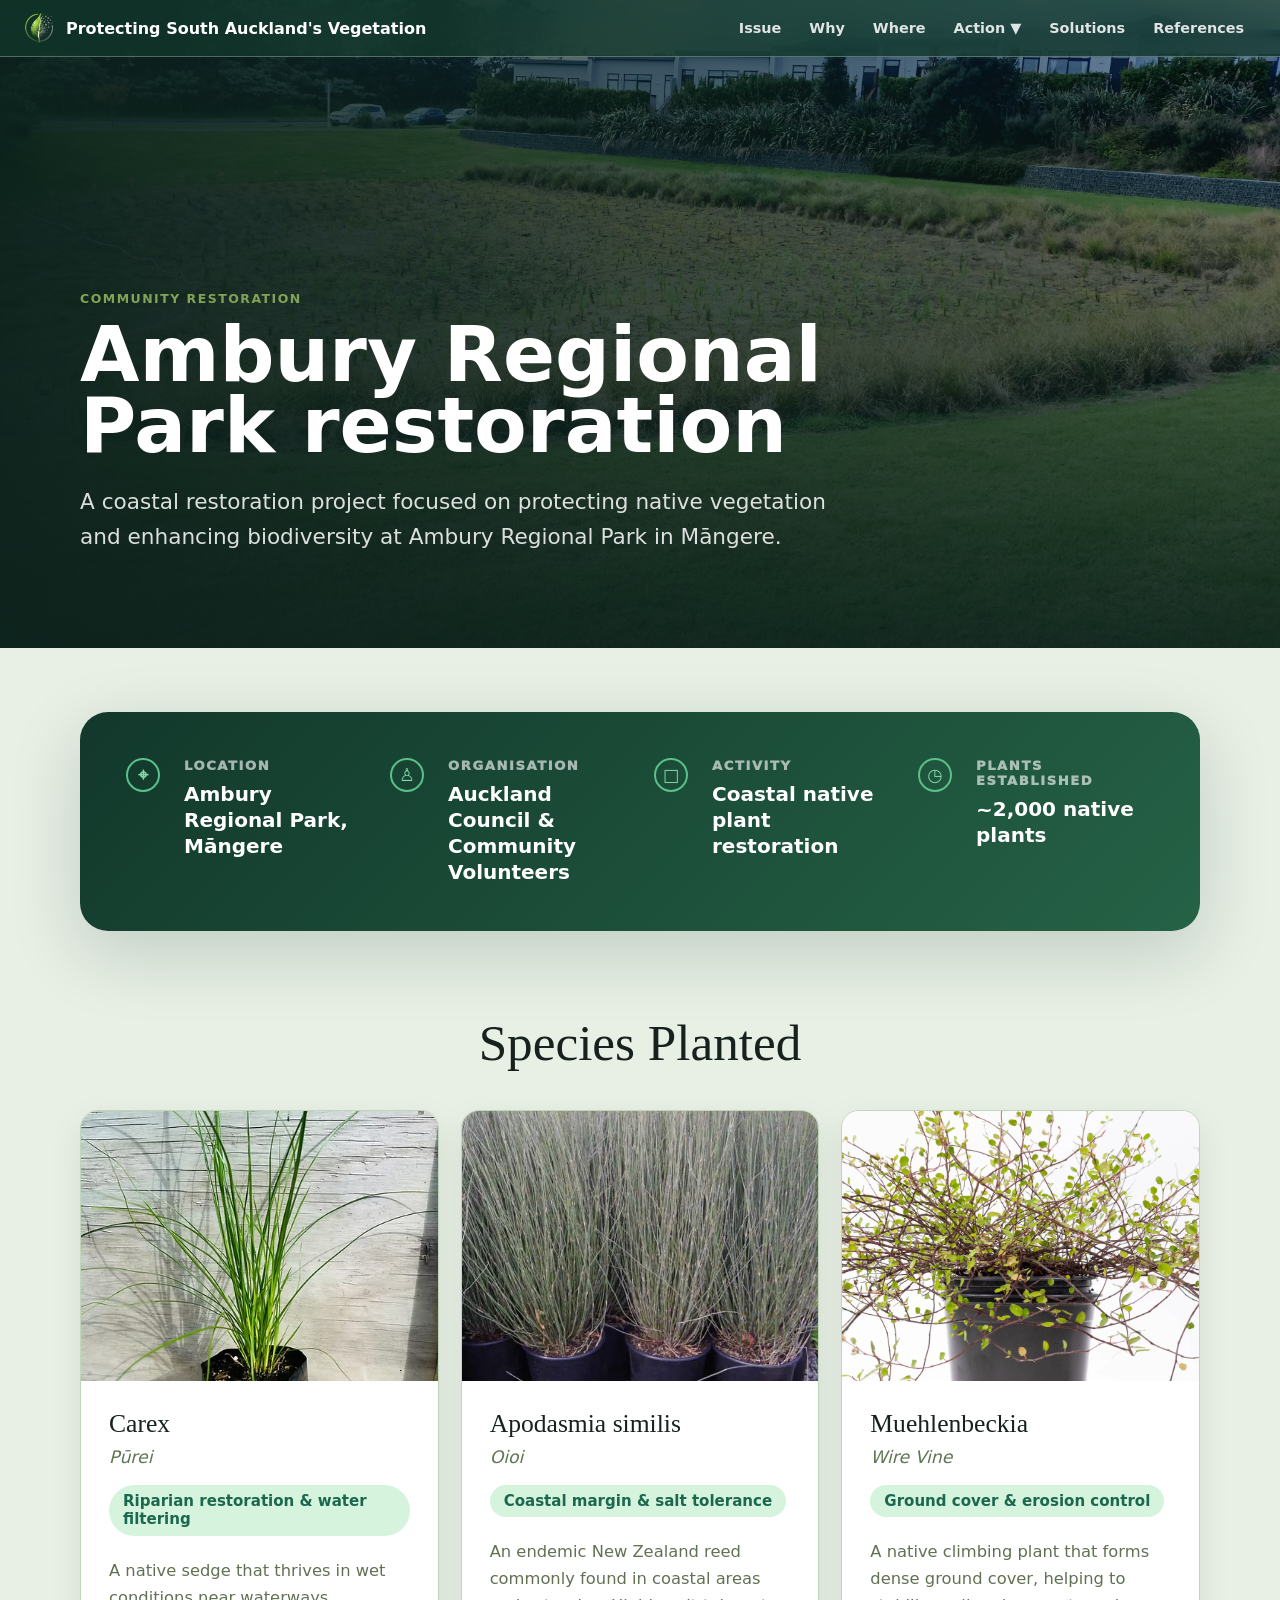
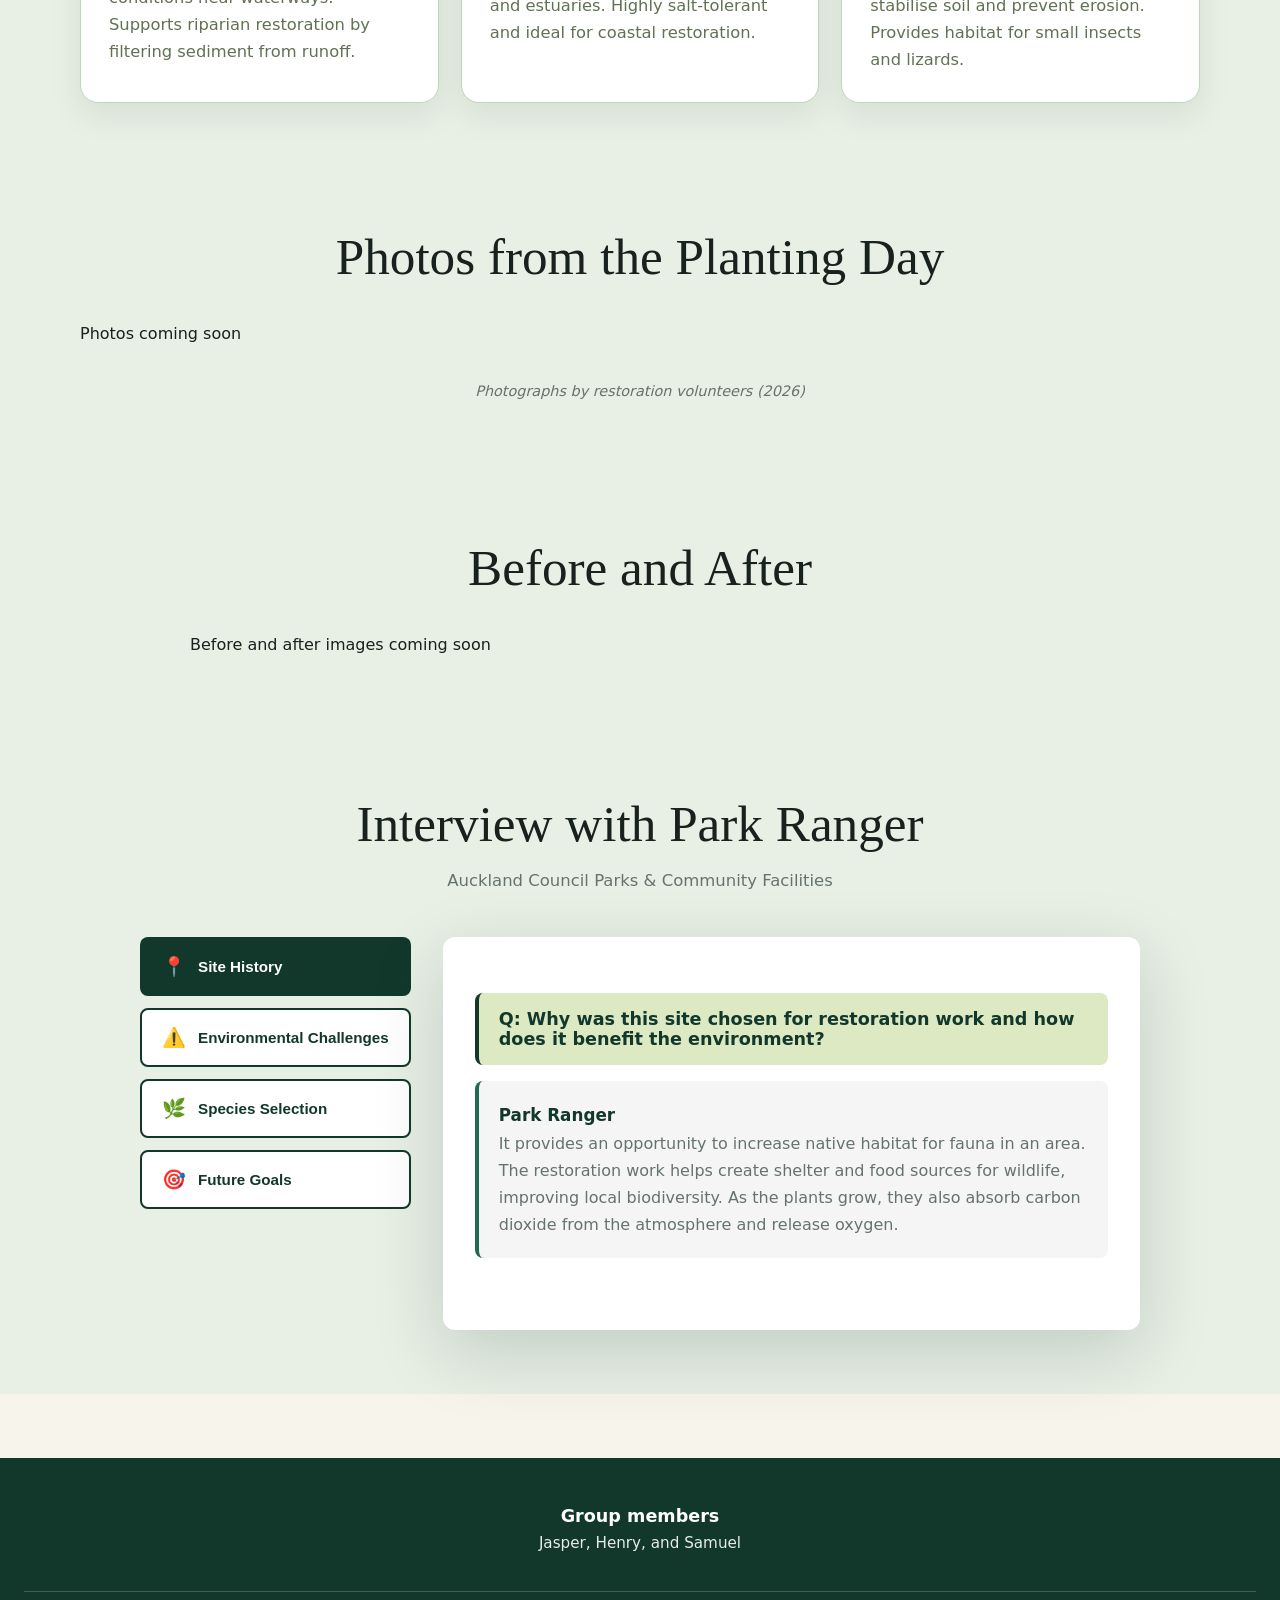
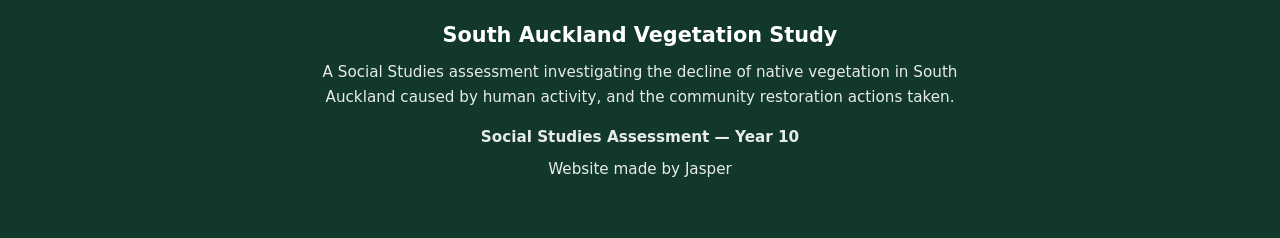
==== ambury-regional-park.html @ b6978d76 "Ambury Regional Park" ====
<!DOCTYPE html>
<html lang="en">

<script async src="https://www.googletagmanager.com/gtag/js?id=G-S7NHVQVQ2V"></script>

  <head>
    <meta charset="UTF-8" />
    <meta name="viewport" content="width=device-width, initial-scale=1.0" />
    <title>Ambury Regional Park | Protecting South Auckland's Vegetation</title>
    <link rel="stylesheet" href="styles.css" />
    <link rel="icon" href="Images/Icon.png" type="image/png" />
  </head>
  <body>
    <main>
      <section class="page-hero restoration-hero">
        <div class="page-hero-media"></div>
        <div class="page-hero-content reveal">
          <p class="kicker">Community restoration</p>
          <h1>Ambury Regional Park restoration</h1>
          <p>
            A coastal restoration project focused on protecting native vegetation
            and enhancing biodiversity at Ambury Regional Park in Māngere.
          </p>
        </div>
      </section>

      <section class="section restoration">
        <div class="planting-summary reveal">
          <article>
            <span class="summary-icon">⌖</span>
            <div>
              <p>Location</p>
              <strong>Ambury Regional Park, Māngere</strong>
            </div>
          </article>
          <article>
            <span class="summary-icon">♙</span>
            <div>
              <p>Organisation</p>
              <strong>Auckland Council & Community Volunteers</strong>
            </div>
          </article>
          <article>
            <span class="summary-icon">□</span>
            <div>
              <p>Activity</p>
              <strong>Coastal native plant restoration</strong>
            </div>
          </article>
          <article>
            <span class="summary-icon">◷</span>
            <div>
              <p>Plants established</p>
              <strong>~2,000 native plants</strong>
            </div>
          </article>
        </div>

        <div class="section-heading centered reveal">
          <h2>Species Planted</h2>
        </div>

        <div class="species-card-grid">
          <article class="species-card reveal">
            <img src="Images/Carex_Secta.avif" alt="Wetland grasses and native plants" />
            <div>
              <h3>Carex</h3>
              <em>Pūrei</em>
              <span>Riparian restoration & water filtering</span>
              <p>
                A native sedge that thrives in wet conditions near waterways.
                Supports riparian restoration by filtering sediment from runoff.
              </p>
            </div>
          </article>
          <article class="species-card reveal">
            <img src="Images/Apodasmia similis.webp" alt="Oioi reed plant" />
            <div>
              <h3>Apodasmia similis</h3>
              <em>Oioi</em>
              <span>Coastal margin & salt tolerance</span>
              <p>
                An endemic New Zealand reed commonly found in coastal areas and
                estuaries. Highly salt-tolerant and ideal for coastal restoration.
              </p>
            </div>
          </article>
          <article class="species-card reveal">
            <img src="Images/Muehlenbeckia" alt="Native climbing plant" />
            <div>
              <h3>Muehlenbeckia</h3>
              <em>Wire Vine</em>
              <span>Ground cover & erosion control</span>
              <p>
                A native climbing plant that forms dense ground cover, helping to
                stabilise soil and prevent erosion. Provides habitat for small
                insects and lizards.
              </p>
            </div>
          </article>
      </section>

      <section class="section restoration">
        <div class="section-heading centered reveal">
          <h2>Photos from the Planting Day</h2>
        </div>

        <div class="photo-gallery">
          <p class="photo-placeholder">Photos coming soon</p>
        </div>
        <p class="photo-credit">Photographs by restoration volunteers (2026)</p>
      </section>

      <section class="section restoration">
        <div class="section-heading centered reveal">
          <h2>Before and After</h2>
        </div>

        <div class="before-after-container reveal">
          <p class="photo-placeholder">Before and after images coming soon</p>
        </div>
      </section>

      <section class="section restoration">
        <div class="section-heading centered reveal">
          <h2>Interview with Park Ranger</h2>
          <p>Auckland Council Parks & Community Facilities</p>
        </div>

        <div class="interview-section reveal">
          <div class="interview-tabs">
            <button class="interview-tab active" data-tab="site-history">
              <span class="interview-tab-icon">📍</span>
              Site History
            </button>
            <button class="interview-tab" data-tab="environmental-challenges">
              <span class="interview-tab-icon">⚠️</span>
              Environmental Challenges
            </button>
            <button class="interview-tab" data-tab="species-selection">
              <span class="interview-tab-icon">🌿</span>
              Species Selection
            </button>
            <button class="interview-tab" data-tab="future-goals">
              <span class="interview-tab-icon">🎯</span>
              Future Goals
            </button>
          </div>

          <div class="interview-content">
            <div class="interview-panel active" id="site-history">
              <div class="qa-item">
                <p class="question">Q: Why was this site chosen for restoration work and how does it benefit the environment?</p>
                <p class="answer"><strong>Park Ranger</strong> It provides an opportunity to increase native habitat for fauna in an area. The restoration work helps create shelter and food sources for wildlife, improving local biodiversity. As the plants grow, they also absorb carbon dioxide from the atmosphere and release oxygen.</p>
              </div>
            </div>

            <div class="interview-panel" id="environmental-challenges">
              <div class="qa-item">
                <p class="question">Q: What environmental issues are affecting this area most?</p>
                <p class="answer"><strong>Park Ranger</strong> One of the main environmental issues affecting this area is the presence of pests both plants and animals. Invasive weeds can outcompete native plants for sunlight, water, and nutrients, while pest species can damage vegetation and disrupt local ecosystems.</p>
              </div>
              <div class="qa-item">
                <p class="question">Q: Has human caused urban development impacted this area? How?</p>
                <p class="answer"><strong>Park Ranger</strong> Yes. Land clearance has reduced native vegetation.</p>
              </div>
            </div>

            <div class="interview-panel" id="species-selection">
              <div class="qa-item">
                <p class="question">Q: What native species are being planted today, and why were they selected?</p>
                <p class="answer"><strong>Park Ranger</strong> We planted carex plants, oioi, and muehlenbeckia. These species were selected because they naturally occur in this area and are well adapted to the local conditions.</p>
              </div>
            </div>

            <div class="interview-panel" id="future-goals">
              <div class="qa-item">
                <p class="question">Q: How does volunteering at events like this create both immediate and long-term benefits to the surrounding environments?</p>
                <p class="answer"><strong>Park Ranger</strong> In the short term, volunteering at events like this helps create a stronger connection between people and nature. And in the long term, volunteers help plant native species and restore areas where the environment has declined. These efforts contribute to healthier ecosystems, increased biodiversity, and improved habitat for native wildlife.</p>
              </div>
              <div class="qa-item">
                <p class="question">Q: How do you measure whether a planting project has been successful. Are there any tests you do?</p>
                <p class="answer"><strong>Park Ranger</strong> One way we measure success is by ensuring that plants are correctly planted so they are not easily dislodged. We do not carry out tests, but we monitor the site and maintain the plants for around two years after planting. This includes controlling weeds with herbicides.</p>
              </div>
            </div>
          </div>
        </div>
      </section>
    </main>


    <script src="script.js"></script>
  </body>
</html>
---- styles.css ----
:root {
  color-scheme: light;
  --forest: #12382b;
  --canopy: #1f6b50;
  --moss: #82a356;
  --fern: #dce9c2;
  --water: #2e7891;
  --sky: #d7eef0;
  --earth: #8d6a46;
  --soil: #31281f;
  --paper: #f7f4ec;
  --white: #ffffff;
  --ink: #17211d;
  --muted: #66736d;
  --shadow: 0 22px 70px rgba(18, 56, 43, 0.18);
}

* {
  box-sizing: border-box;
}

html {
  scroll-behavior: smooth;
}

body {
  margin: 0;
  font-family: Inter, ui-sans-serif, system-ui, -apple-system, BlinkMacSystemFont, "Segoe UI", sans-serif;
  color: var(--ink);
  background: var(--paper);
}

img {
  display: block;
  width: 100%;
}

a {
  color: inherit;
}

.site-header {
  position: fixed;
  z-index: 20;
  top: 0;
  left: 0;
  right: 0;
  display: flex;
  width: 100%;
  max-width: 100%;
  align-items: center;
  justify-content: space-between;
  padding: 10px 24px;
  border-bottom: 1px solid rgba(255, 255, 255, 0.28);
  background: rgba(18, 56, 43, 0.76);
  color: var(--white);
  backdrop-filter: blur(18px);
}

.brand {
  display: inline-flex;
  align-items: center;
  gap: 10px;
  font-weight: 800;
  text-decoration: none;
}

.brand-mark {
  width: 24px;
  height: 24px;
  border-radius: 50%;
  background:
    radial-gradient(circle at 65% 35%, var(--sky) 0 14%, transparent 15%),
    conic-gradient(from 120deg, var(--moss), var(--canopy), var(--water), var(--moss));
}

.brand-icon {
  width: 32px;
  height: 32px;
  border-radius: 6px;
}

.mobile-menu-toggle {
  display: none;
  position: relative;
  width: 30px;
  height: 24px;
  background: transparent;
  border: none;
  cursor: pointer;
  padding: 0;
}

.mobile-menu-toggle span {
  position: absolute;
  width: 30px;
  height: 3px;
  background: var(--white);
  border-radius: 3px;
  transition: all 0.3s ease;
  left: 0;
}

.mobile-menu-toggle span:nth-child(1) {
  top: 0;
}

.mobile-menu-toggle span:nth-child(2) {
  top: 10.5px;
}

.mobile-menu-toggle span:nth-child(3) {
  top: 21px;
}

.mobile-menu-toggle.active span:nth-child(1) {
  transform: rotate(45deg);
  top: 10.5px;
}

.mobile-menu-toggle.active span:nth-child(2) {
  opacity: 0;
}

.mobile-menu-toggle.active span:nth-child(3) {
  transform: rotate(-45deg);
  top: 10.5px;
}

.desktop-nav {
  display: flex;
}

.mobile-nav {
  display: none;
  position: absolute;
  top: 100%;
  left: 0;
  right: 0;
  background: rgba(18, 56, 43, 0.95);
  backdrop-filter: blur(18px);
  flex-direction: column;
  padding: 20px;
  border-bottom: 1px solid rgba(255, 255, 255, 0.28);
}

.mobile-nav.active {
  display: flex;
}

.mobile-nav a {
  padding: 15px 0;
  color: var(--white);
  text-decoration: none;
  font-weight: 700;
  font-size: 1rem;
  border-bottom: 1px solid rgba(255, 255, 255, 0.1);
}

.mobile-nav a:last-child {
  border-bottom: none;
}

.mobile-dropdown {
  display: flex;
  flex-direction: column;
}

.mobile-dropdown-toggle {
  cursor: pointer;
}

.mobile-dropdown-menu {
  display: none;
  flex-direction: column;
  padding-left: 20px;
  background: rgba(0, 0, 0, 0.2);
}

.mobile-dropdown-menu.active {
  display: flex;
}

.mobile-dropdown-menu a {
  font-size: 0.9rem;
  padding: 12px 0;
}

nav {
  display: flex;
  gap: 4px;
}

nav a {
  padding: 10px 12px;
  color: rgba(255, 255, 255, 0.86);
  font-size: 0.9rem;
  font-weight: 700;
  text-decoration: none;
}

.nav-dropdown {
  position: relative;
  display: flex;
  align-items: center;
}

.nav-dropdown .dropdown-toggle {
  cursor: pointer;
}

.dropdown-menu {
  position: absolute;
  top: 100%;
  left: 0;
  min-width: 220px;
  padding: 8px 0;
  background: rgba(18, 56, 43, 0.95);
  border-radius: 8px;
  box-shadow: 0 8px 24px rgba(0, 0, 0, 0.3);
  opacity: 0;
  visibility: hidden;
  transform: translateY(-8px);
  transition: all 0.2s ease;
  z-index: 100;
}

.nav-dropdown:hover .dropdown-menu {
  opacity: 1;
  visibility: visible;
  transform: translateY(0);
}

.dropdown-menu a {
  display: block;
  padding: 10px 16px;
  color: var(--white);
  text-decoration: none;
  font-size: 0.9rem;
  font-weight: 500;
}

.dropdown-menu a:hover {
  background: rgba(255, 255, 255, 0.15);
}

nav a:hover {
  color: var(--white);
}

.hero {
  position: relative;
  min-height: 100vh;
  overflow: hidden;
  display: grid;
  align-items: end;
  padding: 130px max(22px, calc((100vw - 1120px) / 2)) 44px;
  color: var(--white);
}

.hero-media,
.final-cta::before {
  position: absolute;
  inset: 0;
  background-image:
    linear-gradient(110deg, rgba(12, 34, 28, 0.15), rgba(12, 34, 28, 0.12)),
    url("https://commons.wikimedia.org/wiki/Special:FilePath/Aerial%20view%20of%20Weymouth%20and%20Wattle%20Downs%2C%20Auckland%2C%20under%20cloudy%20sky.jpg");
  background-size: cover;
  background-position: center;
  transform: scale(1.03);
}

.hero-overlay {
  position: absolute;
  inset: 0;
  background:
    linear-gradient(90deg, rgba(12, 34, 28, 0.92), rgba(12, 34, 28, 0.58) 46%, rgba(12, 34, 28, 0.1)),
    linear-gradient(0deg, rgba(12, 34, 28, 0.96), rgba(12, 34, 28, 0.05) 58%);
}

.hero-content {
  position: relative;
  z-index: 2;
  width: min(760px, 100%);
  padding-bottom: 176px;
}

.kicker {
  margin: 0 0 14px;
  color: var(--moss);
  font-size: 0.78rem;
  font-weight: 900;
  letter-spacing: 0.12em;
  text-transform: uppercase;
}

.kicker {
  margin: 0 0 14px;
  color: var(--moss);
  font-size: 0.78rem;
  font-weight: 900;
  letter-spacing: 0.12em;
  text-transform: uppercase;
}

h1,
h2,
h3,
p {
  margin-top: 0;
}

h1 {
  max-width: 760px;
  margin-bottom: 22px;
  font-size: clamp(3.2rem, 7vw, 6.8rem);
  line-height: 0.92;
  letter-spacing: 0;
}

h2 {
  margin-bottom: 18px;
  font-size: clamp(2.1rem, 4vw, 4rem);
  line-height: 1;
  letter-spacing: 0;
}

h3 {
  margin-bottom: 10px;
  font-size: 1.35rem;
  line-height: 1.15;
}

.subtitle {
  max-width: 680px;
  color: rgba(255, 255, 255, 0.86);
  font-size: clamp(1.08rem, 2.1vw, 1.38rem);
  line-height: 1.55;
}

.hero-actions,
.hero-stats,
.help-grid,
.solution-grid,
.voice-grid,
.impact-grid,
.fact-grid {
  display: grid;
  gap: 14px;
}

.hero-actions {
  grid-template-columns: repeat(2, max-content);
  margin-top: 32px;
}

.button {
  display: inline-flex;
  min-height: 40px;
  align-items: center;
  justify-content: center;
  padding: 0 16px;
  border: 1px solid rgba(255, 255, 255, 0.28);
  font-weight: 900;
  text-decoration: none;
  font-size: 0.9rem;
}

.button.primary {
  border-color: var(--fern);
  background: var(--fern);
  color: var(--forest);
}

.button.secondary {
  color: var(--white);
}

.hero-stats {
  position: absolute;
  z-index: 2;
  right: max(22px, calc((100vw - 1120px) / 2));
  bottom: 44px;
  left: max(22px, calc((100vw - 1120px) / 2));
  grid-template-columns: repeat(3, 1fr);
}

.hero-stats article {
  min-height: 128px;
  padding: 20px;
  border: 1px solid rgba(255, 255, 255, 0.2);
  background: rgba(255, 255, 255, 0.11);
  backdrop-filter: blur(16px);
}

.hero-stats strong {
  display: block;
  margin-bottom: 8px;
  font-size: clamp(2rem, 4vw, 3.4rem);
  line-height: 1;
}

.hero-stats span {
  color: rgba(255, 255, 255, 0.82);
  font-size: 0.92rem;
  line-height: 1.4;
}

.scroll-cue {
  position: absolute;
  z-index: 3;
  right: 26px;
  bottom: 48%;
  width: 24px;
  height: 42px;
  border: 2px solid rgba(255, 255, 255, 0.6);
  border-radius: 99px;
}

.scroll-cue::after {
  content: "";
  position: absolute;
  top: 8px;
  left: 50%;
  width: 4px;
  height: 8px;
  border-radius: 99px;
  background: var(--white);
  transform: translateX(-50%);
  animation: scrollDot 1.8s ease-in-out infinite;
}

.section {
  padding: 104px max(22px, calc((100vw - 1120px) / 2));
}

.page-hero {
  position: relative;
  display: grid;
  min-height: 72vh;
  align-items: end;
  overflow: hidden;
  padding: 150px max(22px, calc((100vw - 1120px) / 2)) 72px;
  color: var(--white);
}

.page-hero::after {
  content: "";
  position: absolute;
  inset: 0;
  background:
    linear-gradient(90deg, rgba(12, 34, 28, 0.94), rgba(12, 34, 28, 0.5) 58%, rgba(12, 34, 28, 0.15)),
    linear-gradient(0deg, rgba(12, 34, 28, 0.9), rgba(12, 34, 28, 0.1));
}

.page-hero-media {
  position: absolute;
  inset: 0;
  background-image: url("Images/Background/Issue.jpg");
  background-position: center;
  background-size: cover;
  transform: scale(1.03);
}

.matter-hero .page-hero-media {
  background-image: url("Images/Background/Why it matters.webp");
}

.where-hero .page-hero-media {
  background-image: url("Images/Background/Where.jpg");
}

.impacts-hero .page-hero-media,
.voices-hero .page-hero-media {
  background-image: url("Images/Background/Issue.jpg");
}

.action-hero .page-hero-media,
.help-hero .page-hero-media {
  background-image: url("Images/Background/Taking action.jpg");
}

.restoration-hero .page-hero-media {
  background-image: url("Images/Background/2 Charles Henry Road.jpg");
}

.solutions-hero .page-hero-media {
  background-image: url("Images/Background/Solutions.jpg");
}

.references-hero .page-hero-media {
  background-image: url("Images/Background/Sources.jpg");
}

.page-hero-content {
  position: relative;
  z-index: 2;
  width: min(840px, 100%);
}

.page-hero h1 {
  max-width: 900px;
  margin-bottom: 24px;
  font-size: clamp(3rem, 6vw, 6rem);
}

.page-hero p:not(.kicker) {
  max-width: 760px;
  color: rgba(255, 255, 255, 0.85);
  font-size: clamp(1.1rem, 2vw, 1.35rem);
  line-height: 1.6;
}

.topic-menu {
  background: #edf4f1;
}

.topic-grid {
  display: grid;
  grid-template-columns: repeat(3, 1fr);
  gap: 16px;
}

.topic-card {
  position: relative;
  min-height: 230px;
  padding: 28px;
  border: 1px solid #d9e3d5;
  background: var(--white);
  color: var(--ink);
  text-decoration: none;
  transition: transform 180ms ease, box-shadow 180ms ease, border-color 180ms ease;
}

.topic-card:hover {
  border-color: var(--canopy);
  box-shadow: var(--shadow);
  transform: translateY(-4px);
}

.topic-card span {
  display: inline-flex;
  width: 46px;
  height: 46px;
  align-items: center;
  justify-content: center;
  margin-bottom: 28px;
  border-radius: 50%;
  background: var(--forest);
  color: var(--fern);
  font-weight: 950;
}

.topic-card h3 {
  font-size: 1.45rem;
}

.topic-card p {
  max-width: 520px;
  color: var(--muted);
  line-height: 1.65;
}

.evidence-panel {
  display: grid;
  gap: 14px;
}

.evidence-panel article {
  padding: 28px;
  background: var(--white);
  border-left: 6px solid var(--canopy);
}

.callout-section {
  padding-top: 0;
  background: var(--paper);
}

.callout {
  display: grid;
  grid-template-columns: 1fr max-content;
  gap: 24px;
  align-items: center;
  padding: clamp(28px, 5vw, 48px);
  background: var(--forest);
  color: var(--white);
}

.callout p {
  margin: 0;
  font-size: clamp(1.35rem, 2.8vw, 2.2rem);
  line-height: 1.25;
}

.compact-story,
.compact-story .story-step {
  min-height: 72vh;
}

.split {
  display: grid;
  grid-template-columns: minmax(0, 0.95fr) minmax(320px, 1.05fr);
  gap: clamp(34px, 6vw, 76px);
  align-items: center;
}

.section-copy p,
.section-heading p,
.place-panel p,
.timeline-item p,
.solution-card p,
.help-card p,
.voice-card p,
.story-step p,
.acknowledgement {
  color: var(--muted);
  font-size: 1.03rem;
  line-height: 1.7;
}

.pressure-panel,
.map-card,
.place-panel,
.quote-card,
.species-list {
  box-shadow: var(--shadow);
}

.comparison {
  display: grid;
  min-height: 380px;
  grid-template-columns: 1fr 1fr;
  overflow: hidden;
}

.before,
.after {
  position: relative;
  display: grid;
  align-items: end;
  padding: 18px;
  color: var(--white);
  font-weight: 900;
}

.before {
  background:
    radial-gradient(circle at 20% 30%, #4e8a44 0 11%, transparent 12%),
    radial-gradient(circle at 70% 22%, #2f6b3c 0 16%, transparent 17%),
    radial-gradient(circle at 55% 68%, #78a654 0 20%, transparent 21%),
    linear-gradient(135deg, #183d2e, #589052);
}

.after {
  background:
    linear-gradient(90deg, transparent 46%, rgba(255,255,255,0.74) 47% 51%, transparent 52%),
    linear-gradient(15deg, transparent 35%, rgba(255,255,255,0.72) 36% 40%, transparent 41%),
    repeating-linear-gradient(0deg, #b99a73 0 22px, #d1c3a6 23px 42px);
}

.fact-grid {
  grid-template-columns: repeat(2, 1fr);
  margin-top: 14px;
}

.fact-grid article {
  padding: 20px;
  background: var(--white);
}

.fact-number {
  display: block;
  margin-bottom: 8px;
  color: var(--canopy);
  font-size: 2rem;
  font-weight: 950;
}

.map-section {
  background: #e4eddf;
}

.section-heading {
  width: min(760px, 100%);
  margin-bottom: 42px;
}

.map-layout {
  display: grid;
  grid-template-columns: minmax(0, 1.25fr) minmax(300px, 0.75fr);
  gap: 24px;
  align-items: stretch;
}

.map-card,
.place-panel {
  background: var(--white);
}

.map-card {
  padding: 18px;
}

.map-surface {
  position: relative;
  min-height: 560px;
  overflow: hidden;
  background-image: url("Images/Map.png");
  background-size: cover;
  background-position: center;
}

.map-surface::before {
  display: none;
}

.waterway,
.road {
  position: absolute;
  border-radius: 999px;
  transform-origin: center;
}

.waterway {
  width: 78%;
  height: 14px;
  background: rgba(46, 120, 145, 0.58);
}

.waterway-one {
  top: 35%;
  left: 8%;
  transform: rotate(28deg);
}

.waterway-two {
  top: 68%;
  left: 24%;
  transform: rotate(-18deg);
}

.road {
  width: 92%;
  height: 10px;
  background: rgba(49, 40, 31, 0.22);
}

.road-one {
  top: 50%;
  left: -8%;
  transform: rotate(65deg);
}

.road-two {
  top: 22%;
  left: 14%;
  transform: rotate(8deg);
}

.map-pin {
  position: absolute;
  z-index: 3;
  top: var(--y);
  left: var(--x);
  width: 22px;
  height: 22px;
  border: 3px solid var(--white);
  border-radius: 50%;
  background: var(--forest);
  box-shadow: 0 0 0 10px rgba(31, 107, 80, 0.18);
  cursor: pointer;
  transform: translate(-50%, -50%);
}

.map-pin.active {
  background: var(--water);
  box-shadow: 0 0 0 14px rgba(46, 120, 145, 0.22);
}

.place-panel {
  padding: 30px;
}

.place-panel dl {
  display: grid;
  gap: 14px;
  margin: 28px 0 0;
}

.place-panel div {
  border-top: 1px solid #d9e3d5;
  padding-top: 14px;
}

.place-panel dt {
  color: var(--canopy);
  font-size: 0.78rem;
  font-weight: 900;
  text-transform: uppercase;
}

.place-panel dd {
  margin: 6px 0 0;
  color: var(--ink);
}

.impact-grid {
  grid-template-columns: repeat(5, 1fr);
}

.impact-card,
.solution-card,
.help-card,
.voice-card {
  border: 1px solid #d9e3d5;
  background: var(--white);
}

.impact-card {
  min-height: 246px;
  padding: 22px;
  text-align: left;
  display: flex;
  flex-direction: column;
}

.impact-card img {
  width: 100%;
  height: 120px;
  object-fit: cover;
  border-radius: 8px;
  margin-bottom: 12px;
}

.impact-card strong {
  display: block;
  margin-bottom: 12px;
  color: var(--forest);
  font-size: 1.08rem;
}

.impact-card p {
  display: block;
  margin: 0;
  color: var(--muted);
  line-height: 1.6;
}

.impact-icon {
  display: block;
  width: 42px;
  height: 42px;
  margin-bottom: 18px;
  border-radius: 50%;
  background: var(--fern);
}

.impact-icon.leaf {
  border-radius: 50% 0 50% 50%;
  transform: rotate(-35deg);
}

.impact-icon.water {
  border-radius: 50% 50% 55% 0;
  background: var(--sky);
  transform: rotate(45deg);
}

.impact-icon.carbon {
  background: radial-gradient(circle at center, var(--forest) 0 28%, var(--fern) 29%);
}

.impact-icon.habitat {
  border-radius: 8px 8px 50% 50%;
  background: linear-gradient(135deg, var(--moss), var(--canopy));
}

.impact-icon.erosion {
  background: linear-gradient(0deg, var(--earth) 0 46%, var(--moss) 47%);
}

.story-band {
  display: flex;
  min-height: 100vh;
  background: var(--forest);
  color: var(--white);
  width: 100%;
}

.story-band .story-step {
  flex: 1;
  min-width: 0;
}

.story-step {
  display: flex;
  min-height: 100vh;
  flex-direction: column;
  justify-content: flex-end;
  padding: 44px;
  background:
    linear-gradient(0deg, rgba(18, 56, 43, 0.95), rgba(18, 56, 43, 0.24)),
    url("Images/Impacts/Habitat Loss.jpg");
  background-size: cover;
  background-position: center;
  width: 100%;
  box-sizing: border-box;
}

.story-step span,
.story-step h2,
.story-step p {
  text-align: center;
}

.story-step:nth-child(2) {
  background-image:
    linear-gradient(0deg, rgba(18, 56, 43, 0.96), rgba(18, 56, 43, 0.3)),
    url("Images/Impacts/Biodiversity Decline.jpg");
}

.story-step:nth-child(3) {
  background-image:
    linear-gradient(0deg, rgba(18, 56, 43, 0.96), rgba(18, 56, 43, 0.3)),
    url("Images/Impacts/Water Degradation.jpg");
}

.story-step:nth-child(4) {
  background-image:
    linear-gradient(0deg, rgba(18, 56, 43, 0.96), rgba(18, 56, 43, 0.3)),
    url("Images/Impacts/Ecosystem Resilience.jpg");
}

.story-step span {
  color: var(--moss);
  font-size: 0.86rem;
  font-weight: 950;
}

.story-step p {
  color: rgba(255,255,255,0.78);
}

.personal {
  background: #f0f6ee;
}

.quote-card {
  padding: clamp(20px, 4vw, 40px);
  background: var(--forest);
  color: var(--white);
}

.quote-card p {
  font-size: clamp(1.5rem, 3vw, 2.45rem);
  line-height: 1.2;
}

.quote-card span {
  color: var(--moss);
  font-weight: 900;
}

.action-section {
  background: var(--white);
}

.timeline {
  position: relative;
  display: grid;
  gap: 18px;
}

.restoration-button {
  display: grid;
  gap: 8px;
  margin: 0 0 34px;
  padding: 28px 32px;
  border: 3px solid transparent;
  border-radius: 18px;
  background: var(--forest);
  color: var(--white);
  text-decoration: none;
  box-shadow: var(--shadow);
  transition: border-color 180ms ease, transform 180ms ease, box-shadow 180ms ease;
}

.restoration-button:hover {
  border-color: #1662c9;
  box-shadow: 0 18px 48px rgba(18, 56, 43, 0.26);
  transform: translateY(-3px);
}

.restoration-button-label {
  color: #9fc9b1;
  font-size: 0.78rem;
  font-weight: 950;
  letter-spacing: 0.12em;
  text-transform: uppercase;
}

.restoration-button strong {
  font-size: clamp(1.6rem, 3vw, 2.6rem);
  line-height: 1;
}

.restoration-button-meta {
  color: rgba(255, 255, 255, 0.78);
  font-size: 1rem;
  font-weight: 700;
}

.timeline::before {
  content: "";
  position: absolute;
  top: 0;
  bottom: 0;
  left: 24px;
  width: 2px;
  background: #dbe5d7;
}

.timeline-item {
  position: relative;
  margin-left: 58px;
  padding: 24px;
  border: 1px solid #d9e3d5;
  background: #fbfdf8;
}

.timeline-item::before {
  content: "";
  position: absolute;
  top: 28px;
  left: -45px;
  width: 18px;
  height: 18px;
  border: 4px solid var(--paper);
  border-radius: 50%;
  background: var(--canopy);
}

.timeline-item span,
.help-card span {
  color: var(--water);
  font-size: 0.78rem;
  font-weight: 950;
  letter-spacing: 0.1em;
  text-transform: uppercase;
}

.restoration {
  background: #e8efe5;
  padding: 64px max(22px, calc((100vw - 1120px) / 2));
}

.planting-summary {
  display: grid;
  grid-template-columns: repeat(4, 1fr);
  gap: 28px;
  margin-bottom: 86px;
  padding: clamp(28px, 5vw, 46px);
  border-radius: 28px;
  background: linear-gradient(135deg, #12382b, #256246);
  color: var(--white);
  box-shadow: var(--shadow);
}

.planting-summary article {
  display: grid;
  grid-template-columns: 42px 1fr;
  gap: 16px;
  align-items: start;
}

.summary-icon {
  display: inline-flex;
  width: 34px;
  height: 34px;
  align-items: center;
  justify-content: center;
  border: 2px solid #5ac08a;
  border-radius: 50%;
  color: #83d8a7;
  font-size: 1.1rem;
  font-weight: 900;
}

.planting-summary p {
  margin: 0 0 8px;
  color: rgba(255, 255, 255, 0.62);
  font-size: 0.82rem;
  font-weight: 950;
  letter-spacing: 0.12em;
  text-transform: uppercase;
}

.planting-summary strong {
  display: block;
  font-size: 1.25rem;
  line-height: 1.3;
}

.centered {
  width: 100%;
  margin-right: auto;
  margin-left: auto;
  text-align: center;
}

.centered h2 {
  font-family: Georgia, "Times New Roman", serif;
  font-size: clamp(2.2rem, 4vw, 3.8rem);
  font-weight: 500;
}

.gallery {
  display: grid;
  grid-template-columns: 1.35fr 0.65fr;
  gap: 24px;
  align-items: stretch;
}

.gallery-large {
  margin: 0;
  background: var(--white);
  box-shadow: var(--shadow);
}

.gallery-large img {
  height: 520px;
  object-fit: cover;
}

figcaption {
  padding: 18px 20px;
  color: var(--muted);
  line-height: 1.55;
}

.species-list {
  padding: 28px;
  background: var(--forest);
  color: var(--white);
}

.species-list ul {
  display: grid;
  gap: 14px;
  padding-left: 20px;
  color: rgba(255,255,255,0.82);
  line-height: 1.6;
}

.species-card-grid {
  display: grid;
  grid-template-columns: repeat(3, 1fr);
  gap: 22px;
}

.photo-gallery {
  display: grid;
  grid-template-columns: repeat(3, 1fr);
  gap: 16px;
}

.photo-item {
  position: relative;
  width: 100%;
  height: 250px;
  overflow: hidden;
  border-radius: 12px;
  box-shadow: 0 8px 24px rgba(18, 56, 43, 0.12);
}

.photo-item img {
  width: 100%;
  height: 100%;
  object-fit: cover;
}

.photo-caption {
  position: absolute;
  bottom: 0;
  left: 0;
  right: 0;
  margin: 0;
  padding: 12px;
  background: linear-gradient(0deg, rgba(18, 56, 43, 0.85), transparent);
  color: var(--white);
  font-size: 0.85rem;
  font-weight: 600;
  line-height: 1.3;
}

.photo-credit {
  margin-top: 24px;
  text-align: center;
  color: var(--muted);
  font-size: 0.9rem;
  font-style: italic;
}

.timeline-slider-container {
  max-width: 900px;
  margin: 0 auto;
}

.landscape-panel {
  position: relative;
  height: 350px;
  border-radius: 20px;
  background: #1a4d2e;
  box-shadow: 0 12px 40px rgba(18, 56, 43, 0.2);
  overflow: hidden;
}

.timeline-image {
  width: 100%;
  height: 100%;
  object-fit: cover;
}

.slider-controls {
  margin-top: 32px;
  padding: 32px;
  border-radius: 16px;
  background: var(--white);
  box-shadow: 0 8px 24px rgba(18, 56, 43, 0.1);
}

.progress-bar {
  height: 4px;
  margin-bottom: 24px;
  border-radius: 2px;
  background: #e8efe5;
  overflow: hidden;
}

.progress-fill {
  height: 100%;
  border-radius: 2px;
  background: linear-gradient(90deg, var(--canopy), var(--moss));
  transition: width 0.3s ease;
}

.slider-instruction {
  margin-bottom: 20px;
  color: var(--muted);
  font-size: 0.9rem;
  text-align: center;
  font-style: italic;
}

.timeline-slider {
  width: 100%;
  height: 8px;
  margin-bottom: 28px;
  -webkit-appearance: none;
  appearance: none;
  border-radius: 4px;
  background: #e8efe5;
  cursor: pointer;
}

.timeline-slider::-webkit-slider-thumb {
  -webkit-appearance: none;
  appearance: none;
  width: 24px;
  height: 24px;
  border-radius: 50%;
  background: var(--forest);
  cursor: pointer;
  box-shadow: 0 2px 8px rgba(18, 56, 43, 0.3);
  transition: transform 0.2s ease;
}

.timeline-slider::-webkit-slider-thumb:hover {
  transform: scale(1.1);
}

.timeline-slider::-moz-range-thumb {
  width: 24px;
  height: 24px;
  border-radius: 50%;
  background: var(--forest);
  cursor: pointer;
  border: none;
  box-shadow: 0 2px 8px rgba(18, 56, 43, 0.3);
  transition: transform 0.2s ease;
}

.timeline-slider::-moz-range-thumb:hover {
  transform: scale(1.1);
}

.year-info {
  text-align: center;
}

.year-display {
  display: flex;
  align-items: center;
  justify-content: center;
  gap: 16px;
  margin-bottom: 12px;
}

.year-label {
  font-size: 2.5rem;
  font-weight: 800;
  color: var(--forest);
  transition: opacity 0.3s ease;
}

.year-label.fade-out {
  opacity: 0;
}

.vegetation-percent {
  padding: 6px 16px;
  border-radius: 20px;
  background: #d5f3dd;
  color: var(--forest);
  font-size: 0.95rem;
  font-weight: 700;
  transition: opacity 0.3s ease;
}

.vegetation-percent.fade-out {
  opacity: 0;
}

.year-description {
  margin: 0;
  color: var(--muted);
  font-size: 1.1rem;
  line-height: 1.6;
  transition: opacity 0.3s ease;
}

.year-description.fade-out {
  opacity: 0;
}

.cause-impact-explorer {
  display: grid;
  grid-template-columns: 280px 1fr;
  gap: 32px;
  max-width: 1000px;
  margin: 0 auto;
}

.cause-panel {
  display: flex;
  flex-direction: column;
  gap: 12px;
}

.cause-button {
  display: flex;
  align-items: center;
  gap: 12px;
  padding: 16px 20px;
  border: 2px solid #d9e3d5;
  border-radius: 12px;
  background: var(--white);
  color: var(--ink);
  font-size: 1rem;
  font-weight: 600;
  text-align: left;
  cursor: pointer;
  transition: all 0.3s ease;
}

.cause-button:hover {
  border-color: var(--canopy);
  background: #f4f8f1;
  transform: translateX(4px);
}

.cause-button.active {
  border-color: var(--canopy);
  background: linear-gradient(135deg, var(--canopy), var(--moss));
  color: var(--white);
}

.cause-icon {
  font-size: 1.5rem;
}

.impact-panel {
  padding: 32px;
  border-radius: 16px;
  background: var(--white);
  box-shadow: 0 8px 24px rgba(18, 56, 43, 0.1);
}

.impact-content {
  opacity: 1;
  transition: opacity 0.4s ease;
}

.impact-content.fade-out {
  opacity: 0;
}

.impact-content h3 {
  margin-bottom: 16px;
  color: var(--forest);
  font-size: 1.8rem;
}

.impact-content > p {
  margin-bottom: 24px;
  color: var(--muted);
  font-size: 1.1rem;
  line-height: 1.6;
}

.impact-section {
  margin-bottom: 24px;
}

.impact-section h4 {
  margin-bottom: 12px;
  color: var(--canopy);
  font-size: 0.9rem;
  font-weight: 700;
  text-transform: uppercase;
  letter-spacing: 0.05em;
}

.impact-section ul {
  margin: 0;
  padding-left: 20px;
  color: var(--muted);
  font-size: 1rem;
  line-height: 1.7;
}

.decline-indicator {
  margin-top: 28px;
  padding-top: 24px;
  border-top: 2px solid #d9e3d5;
}

.decline-label {
  display: block;
  margin-bottom: 8px;
  color: var(--muted);
  font-size: 0.85rem;
  font-weight: 700;
  text-transform: uppercase;
  letter-spacing: 0.05em;
}

.decline-bar {
  height: 8px;
  border-radius: 4px;
  background: #e8efe5;
  overflow: hidden;
}

.decline-fill {
  height: 100%;
  border-radius: 4px;
  background: linear-gradient(90deg, var(--canopy), var(--moss));
  transition: width 0.6s ease;
}

.statistics-explorer {
  max-width: 1200px;
  margin: 0 auto;
}

.stats-grid {
  display: grid;
  grid-template-columns: repeat(4, 1fr);
  gap: 20px;
}

.stat-card {
  padding: 24px;
  border-radius: 16px;
  background: var(--white);
  box-shadow: 0 4px 16px rgba(18, 56, 43, 0.08);
  cursor: pointer;
  transition: transform 0.3s ease, box-shadow 0.3s ease;
}

.stat-card:hover {
  transform: translateY(-4px);
  box-shadow: 0 12px 32px rgba(18, 56, 43, 0.15);
}

.stat-number {
  display: block;
  margin-bottom: 12px;
  font-size: 2.5rem;
  font-weight: 800;
  color: var(--canopy);
  line-height: 1;
}

.stat-card h3 {
  margin-bottom: 12px;
  font-size: 1.1rem;
  color: var(--forest);
  line-height: 1.3;
}

.stat-detail {
  margin: 0;
  color: var(--muted);
  font-size: 0.9rem;
  line-height: 1.5;
  opacity: 0.8;
  transition: opacity 0.3s ease;
}

.stat-card:hover .stat-detail {
  opacity: 1;
}

.stat-card.active {
  border: 2px solid var(--canopy);
  transform: translateY(-4px);
  box-shadow: 0 12px 32px rgba(18, 56, 43, 0.15);
}

.stat-card.active .stat-detail {
  opacity: 1;
}

.before-after-container {
  max-width: 900px;
  margin: 0 auto;
}

.before-after-slider {
  position: relative;
  width: 100%;
  height: 500px;
  overflow: hidden;
  border-radius: 16px;
  box-shadow: var(--shadow);
  cursor: ew-resize;
  background: #f0f0f0;
  user-select: none;
  -webkit-user-select: none;
  -moz-user-select: none;
  -ms-user-select: none;
}

.before-image {
  position: absolute;
  top: 0;
  left: 0;
  width: 100%;
  height: 100%;
  object-fit: cover;
  object-position: center center;
}

.after-image-wrapper {
  position: absolute;
  top: 0;
  left: 0;
  width: 100%;
  height: 100%;
  overflow: hidden;
  clip-path: inset(0 50% 0 0);
  z-index: 5;
}

.after-image-wrapper::after {
  content: "";
  position: absolute;
  top: 0;
  right: 0;
  width: 3px;
  height: 100%;
  background: white;
  z-index: 10;
}

.slider-line {
  position: absolute;
  top: 0;
  left: 50%;
  width: 3px;
  height: 100%;
  background: white;
  z-index: 10;
  transform: translateX(-50%);
}

.after-image {
  position: absolute;
  top: 0;
  left: 0;
  width: 100%;
  height: 100%;
  object-fit: cover;
  object-position: center;
}

.slider-handle {
  position: absolute;
  top: 50%;
  left: 50%;
  width: 48px;
  height: 48px;
  transform: translate(-50%, -50%);
  z-index: 10;
  border-radius: 50%;
  background: var(--white);
  box-shadow: 0 4px 16px rgba(0, 0, 0, 0.3);
  display: flex;
  align-items: center;
  justify-content: center;
  gap: 4px;
  cursor: ew-resize;
}

.slider-handle span {
  font-size: 14px;
  color: var(--forest);
  font-weight: 900;
}

.before-after-labels {
  display: flex;
  justify-content: space-between;
  margin-top: 16px;
  padding: 0 8px;
}

.before-label,
.after-label {
  padding: 8px 16px;
  border-radius: 20px;
  background: var(--forest);
  color: var(--white);
  font-weight: 700;
  font-size: 0.9rem;
}

.after-label {
  background: var(--canopy);
}

.species-card {
  overflow: hidden;
  border: 1px solid #bdd7b8;
  border-radius: 18px;
  background: var(--white);
  box-shadow: 0 12px 34px rgba(18, 56, 43, 0.08);
}

.species-card img {
  height: 270px;
  object-fit: cover;
}

.species-card div {
  padding: 28px;
}

.species-card h3 {
  margin-bottom: 8px;
  font-family: Georgia, "Times New Roman", serif;
  font-size: 1.6rem;
  font-weight: 500;
}

.species-card em {
  display: block;
  margin-bottom: 18px;
  color: #5f7653;
  font-size: 1.08rem;
}

.species-card span {
  display: inline-flex;
  max-width: 100%;
  margin-bottom: 22px;
  padding: 7px 14px;
  border-radius: 999px;
  background: #d5f3dd;
  color: #1b684f;
  font-size: 0.94rem;
  font-weight: 900;
  line-height: 1.25;
}

.species-card p {
  margin: 0;
  color: #617154;
  font-size: 1.02rem;
  line-height: 1.65;
}

.voices {
  background: var(--paper);
}

.voice-grid,
.solution-grid,
.help-grid {
  grid-template-columns: repeat(3, 1fr);
}

.voice-card,
.solution-card,
.help-card {
  padding: 26px;
}

.voice-card p {
  color: var(--ink);
  font-size: 1.18rem;
}

.voice-card span {
  color: var(--canopy);
  font-weight: 900;
}

.solutions {
  background: var(--forest);
  color: var(--white);
}

.solutions .section-heading p,
.solution-card p {
  color: rgba(255,255,255,0.74);
}

.solution-grid {
  grid-template-columns: repeat(4, 1fr);
}

.solution-card {
  min-height: 240px;
  border-color: rgba(255,255,255,0.14);
  background: rgba(255,255,255,0.08);
}

.help-section {
  background: #edf4f1;
}

.help-grid {
  grid-template-columns: repeat(4, 1fr);
}

.help-card {
  min-height: 260px;
  text-decoration: none;
  transition: transform 180ms ease, box-shadow 180ms ease;
}

.help-card:hover {
  box-shadow: var(--shadow);
  transform: translateY(-4px);
}

.final-cta {
  position: relative;
  display: grid;
  min-height: 72vh;
  align-items: end;
  overflow: hidden;
  padding: 90px max(22px, calc((100vw - 1120px) / 2));
  color: var(--white);
}

.final-cta::before {
  content: "";
  background-image:
    linear-gradient(0deg, rgba(18, 56, 43, 0.9), rgba(18, 56, 43, 0.1)),
    url("https://images.unsplash.com/photo-1425913397330-cf8af2ff40a1?auto=format&fit=crop&w=1800&q=82");
}

.final-content {
  position: relative;
  z-index: 2;
  width: min(820px, 100%);
}

.final-content h2 {
  font-size: clamp(2.4rem, 5vw, 5rem);
}

.references {
  background: var(--white);
}

.reference-list {
  display: grid;
  gap: 12px;
}

.reference-list a {
  padding: 16px 18px;
  border: 1px solid #d9e3d5;
  color: var(--forest);
  font-weight: 800;
  text-decoration: none;
}

.reference-list a:hover {
  border-color: var(--canopy);
  background: #f4f8f1;
}

.reference-list span {
  padding: 16px 18px;
  border: 1px solid #d9e3d5;
  color: var(--muted);
  font-weight: 500;
}

.reference-divider {
  font-weight: 800;
  color: var(--forest);
  font-size: 1.05rem;
  margin-top: 16px;
  padding-top: 16px;
  border-top: 2px solid #d9e3d5;
}

.acknowledgement {
  margin: 28px 0 0;
}

.reveal {
  opacity: 0;
  transform: translateY(26px);
  transition: opacity 700ms ease, transform 700ms ease;
}

.reveal.visible {
  opacity: 1;
  transform: translateY(0);
}

@keyframes scrollDot {
  0% {
    opacity: 0;
    transform: translate(-50%, 0);
  }
  35% {
    opacity: 1;
  }
  100% {
    opacity: 0;
    transform: translate(-50%, 16px);
  }
}

@media (max-width: 960px) {
  .site-header {
    top: 0;
  }

  .mobile-menu-toggle {
    display: flex;
  }

  .desktop-nav {
    display: none;
  }

  .hero {
    min-height: 1100px;
  }

  .hero-content {
    padding-bottom: 500px;
  }

  .hero-actions,
  .hero-stats,
  .split,
  .map-layout,
  .gallery,
  .voice-grid,
  .solution-grid,
  .help-grid,
  .impact-grid,
  .topic-grid,
  .callout,
  .planting-summary,
  .species-card-grid {
    grid-template-columns: 1fr;
  }

  .hero-stats {
    right: 22px;
    bottom: 120px;
    left: 22px;
  }

  .scroll-cue {
    bottom: 20px;
  }

  .stats-grid {
    grid-template-columns: repeat(2, 1fr);
    gap: 12px;
  }

  .stat-number {
    font-size: 2rem;
  }

  .stat-card h3 {
    font-size: 1rem;
  }

  .stat-detail {
    font-size: 0.85rem;
  }

  .stat-card:nth-child(n+7) {
    display: none;
  }

  .cause-impact-explorer {
    grid-template-columns: 1fr;
  }

  .cause-panel {
    display: grid;
    grid-template-columns: repeat(2, 1fr);
    gap: 12px;
  }

  .reference-list {
    grid-template-columns: 1fr;
  }

  .reference-list a,
  .reference-list span {
    padding: 12px 14px;
    font-size: 0.85rem;
    word-break: break-word;
  }

  .interview-section {
    flex-direction: column;
  }

  .interview-tabs {
    display: grid !important;
    grid-template-columns: repeat(2, 1fr) !important;
    gap: 8px !important;
    width: 100% !important;
  }

  .interview-tab {
    padding: 12px 16px;
    font-size: 0.9rem;
  }

  .story-band {
    flex-direction: column;
  }

  .story-step {
    min-height: 420px;
  }

  .planting-summary {
    margin-bottom: 60px;
  }
}

@media (max-width: 620px) {
  .interview-tabs {
    display: grid !important;
    grid-template-columns: repeat(2, 1fr) !important;
    gap: 8px !important;
    width: 100% !important;
  }

  .brand span:last-child {
    max-width: 250px;
    overflow: hidden;
    text-overflow: ellipsis;
    white-space: nowrap;
  }

  .hero {
    min-height: 1040px;
    padding-top: 110px;
  }

  .hero-actions {
    grid-template-columns: 1fr;
  }

  .button {
    width: 100%;
  }

  .hero-stats article {
    min-height: auto;
  }

  .section {
    padding-top: 76px;
    padding-bottom: 76px;
  }

  .page-hero {
    min-height: 620px;
    padding-top: 120px;
    padding-bottom: 56px;
  }

  .topic-card {
    min-height: 210px;
  }

  .restoration-button {
    padding: 24px;
  }

  .planting-summary {
    border-radius: 22px;
  }

  .planting-summary article {
    grid-template-columns: 36px 1fr;
  }

  .comparison,
  .map-surface {
    min-height: 380px;
  }

  .fact-grid {
    grid-template-columns: 1fr;
  }

  .gallery-large img {
    height: 340px;
  }

  .species-card img {
    height: 220px;
  }

  .species-card div {
    padding: 24px;
  }
}

.site-footer {
  background: var(--forest);
  color: var(--white);
  padding: 48px 24px;
  margin-top: 64px;
}

.footer-content {
  text-align: center;
  margin-bottom: 32px;
  padding-bottom: 24px;
  border-bottom: 1px solid rgba(255, 255, 255, 0.2);
}

.footer-credit {
  font-weight: 700;
  font-size: 1.1rem;
  margin-bottom: 8px;
}

.footer-members {
  font-size: 0.95rem;
  opacity: 0.9;
}

.footer-info {
  text-align: center;
  max-width: 700px;
  margin: 0 auto;
}

.footer-info h3 {
  font-size: 1.3rem;
  margin-bottom: 12px;
}

.footer-info p {
  font-size: 0.95rem;
  opacity: 0.9;
  line-height: 1.6;
  margin-bottom: 8px;
}

.footer-meta {
  margin-top: 16px;
  font-weight: 700;
  font-size: 0.9rem;
  opacity: 0.8;
}

.interview-section {
  max-width: 1000px;
  margin: 0 auto;
  display: flex;
  gap: 32px;
}

.interview-tabs {
  display: flex;
  flex-direction: column;
  gap: 12px;
  min-width: 200px;
}

.interview-tab {
  padding: 16px 20px;
  border: 2px solid var(--forest);
  background: var(--white);
  color: var(--forest);
  font-weight: 700;
  font-size: 0.95rem;
  cursor: pointer;
  border-radius: 8px;
  transition: all 0.3s ease;
  text-align: left;
  display: flex;
  align-items: center;
  gap: 12px;
}

.interview-tab:hover {
  background: var(--fern);
  border-color: var(--fern);
  color: var(--forest);
}

.interview-tab.active {
  background: var(--forest);
  color: var(--white);
  border-color: var(--forest);
}

.interview-tab-icon {
  font-size: 1.2rem;
}

.interview-content {
  flex: 1;
  background: var(--white);
  border-radius: 12px;
  padding: 32px;
  box-shadow: var(--shadow);
}

.interview-panel {
  display: none;
}

.interview-panel.active {
  display: block;
}

.qa-item {
  padding: 24px 0;
  border-bottom: 1px solid #e8e8e8;
}

.qa-item:last-child {
  border-bottom: none;
}

.qa-item .question {
  font-weight: 700;
  color: var(--forest);
  font-size: 1.1rem;
  margin-bottom: 16px;
  padding: 16px 20px;
  background: var(--fern);
  border-radius: 8px;
  border-left: 4px solid var(--forest);
}

.qa-item .answer {
  color: var(--muted);
  line-height: 1.7;
  font-size: 1rem;
  padding: 20px;
  background: #f5f5f5;
  border-radius: 8px;
  border-left: 4px solid var(--canopy);
}

.qa-item .answer strong {
  color: var(--forest);
  display: block;
  margin-bottom: 0;
  font-size: 1.05rem;
}
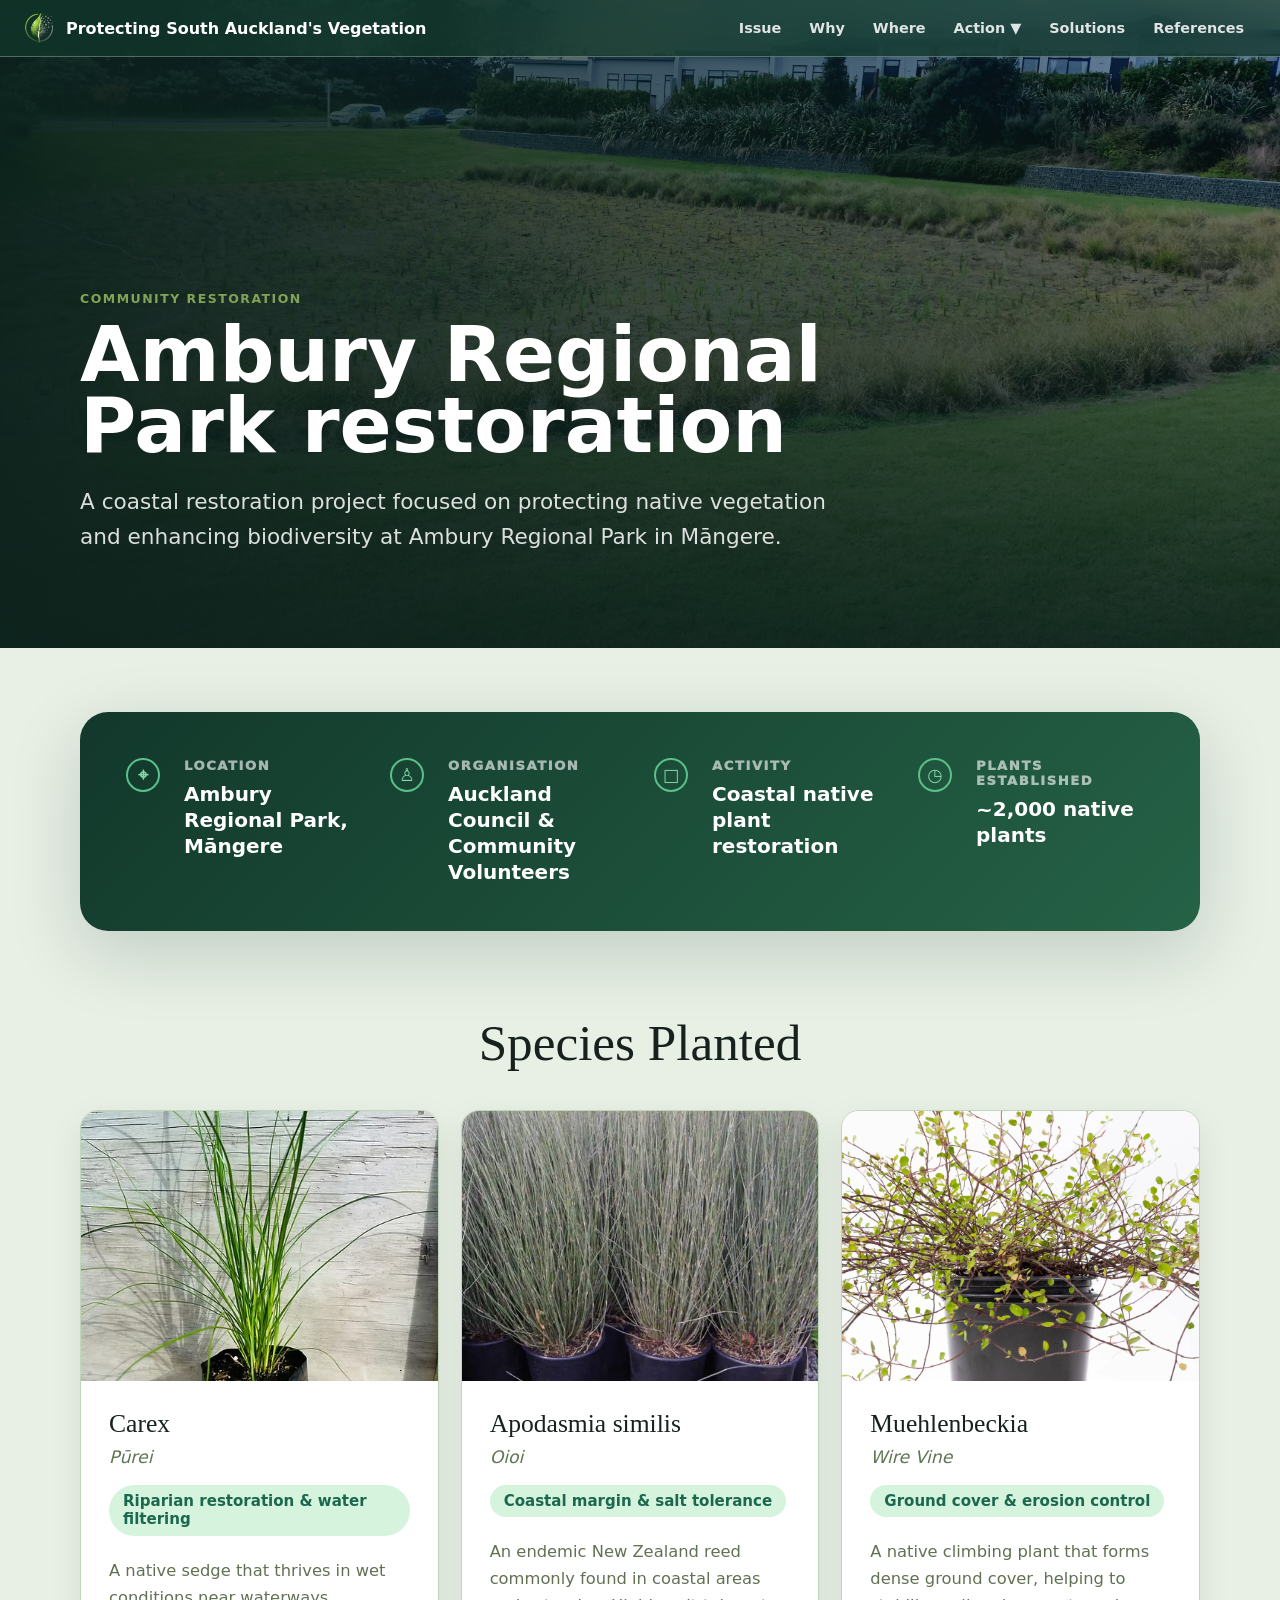
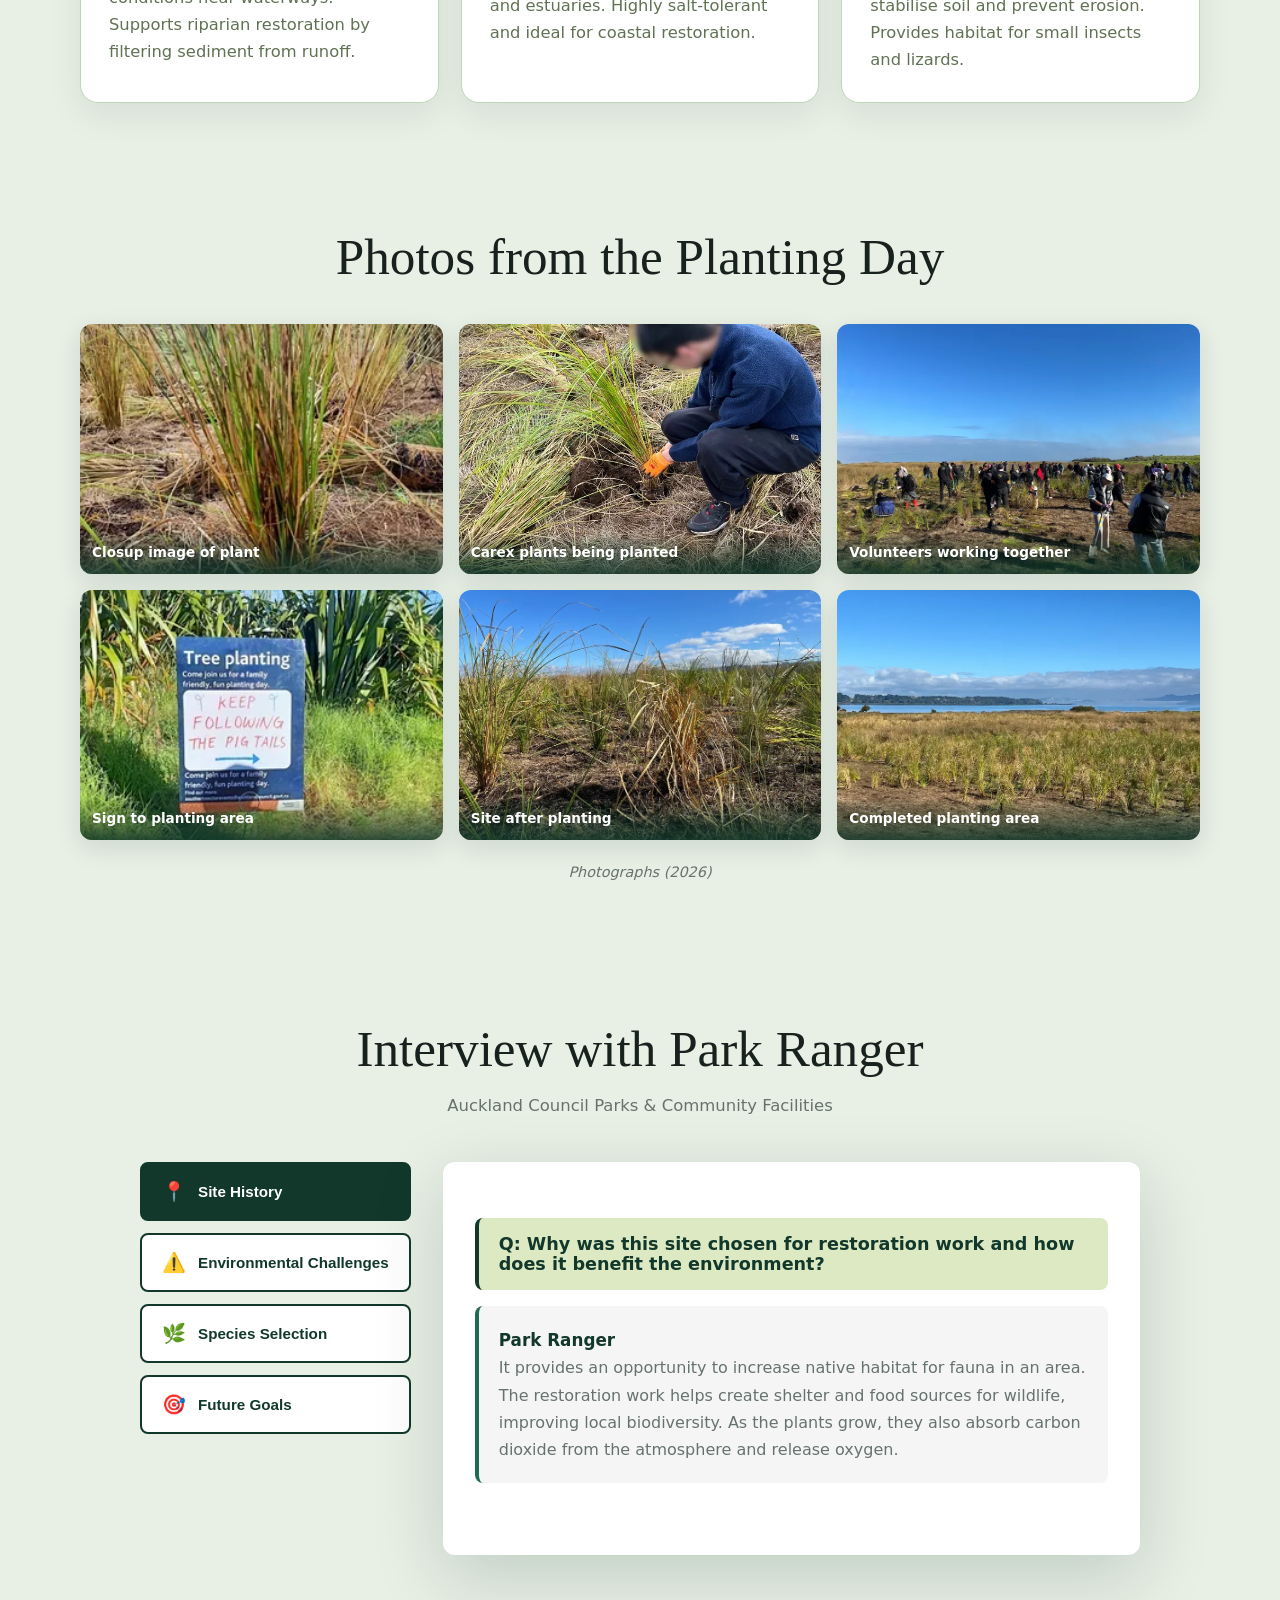
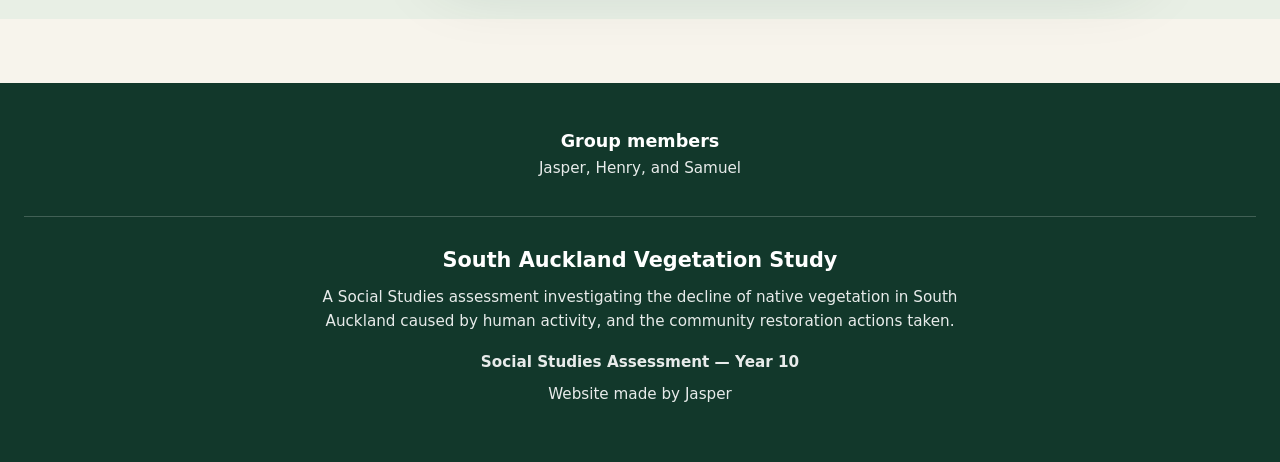
==== commit 31336cf9: "Added Ambury Park Images" ====
--- a/ambury-regional-park.html
+++ b/ambury-regional-park.html
@@ -106,19 +106,43 @@
         </div>
 
         <div class="photo-gallery">
-          <p class="photo-placeholder">Photos coming soon</p>
-        </div>
-        <p class="photo-credit">Photographs by restoration volunteers (2026)</p>
-      </section>
-
-      <section class="section restoration">
-        <div class="section-heading centered reveal">
-          <h2>Before and After</h2>
-        </div>
-
-        <div class="before-after-container reveal">
-          <p class="photo-placeholder">Before and after images coming soon</p>
-        </div>
+          <!-- Photo 1 -->
+          <div class="photo-item reveal">
+            <img src="Images/Ambury Regional Park/Photo1.jpg" alt="">
+            <p class="photo-caption">Closup image of plant</p>
+          </div>
+
+          <!-- Photo 2 -->
+          <div class="photo-item reveal">
+            <img src="Images/Ambury Regional Park/Photo2.jpg" alt="">
+            <p class="photo-caption">Carex plants being planted</p>
+          </div>
+
+          <!-- Photo 3 -->
+          <div class="photo-item reveal">
+            <img src="Images/Ambury Regional Park/Photo3.jpg" alt="">
+            <p class="photo-caption">Volunteers working together</p>
+          </div>
+
+          <!-- Photo 4 -->
+          <div class="photo-item reveal">
+            <img src="Images/Ambury Regional Park/Photo4.jpg" alt="">
+            <p class="photo-caption">Sign to planting area</p>
+          </div>
+
+          <!-- Photo 5 -->
+          <div class="photo-item reveal">
+            <img src="Images/Ambury Regional Park/Photo5.jpg" alt="">
+            <p class="photo-caption">Site after planting</p>
+          </div>
+
+          <!-- Photo 6 -->
+          <div class="photo-item reveal">
+            <img src="Images/Ambury Regional Park/Photo6.jpg" alt="">
+            <p class="photo-caption">Completed planting area</p>
+          </div>
+        </div>
+        <p class="photo-credit">Photographs (2026)</p>
       </section>
 
       <section class="section restoration">
--- a/styles.css
+++ b/styles.css
@@ -686,6 +686,18 @@
   margin-bottom: 42px;
 }
 
+.section-heading.full-width {
+  width: min(1200px, 100%);
+}
+
+.section.compact {
+  padding: 20px max(22px, calc((100vw - 1120px) / 2));
+}
+
+.section.compact .section-heading {
+  margin-bottom: 10px;
+}
+
 .map-layout {
   display: grid;
   grid-template-columns: minmax(0, 1.25fr) minmax(300px, 0.75fr);
